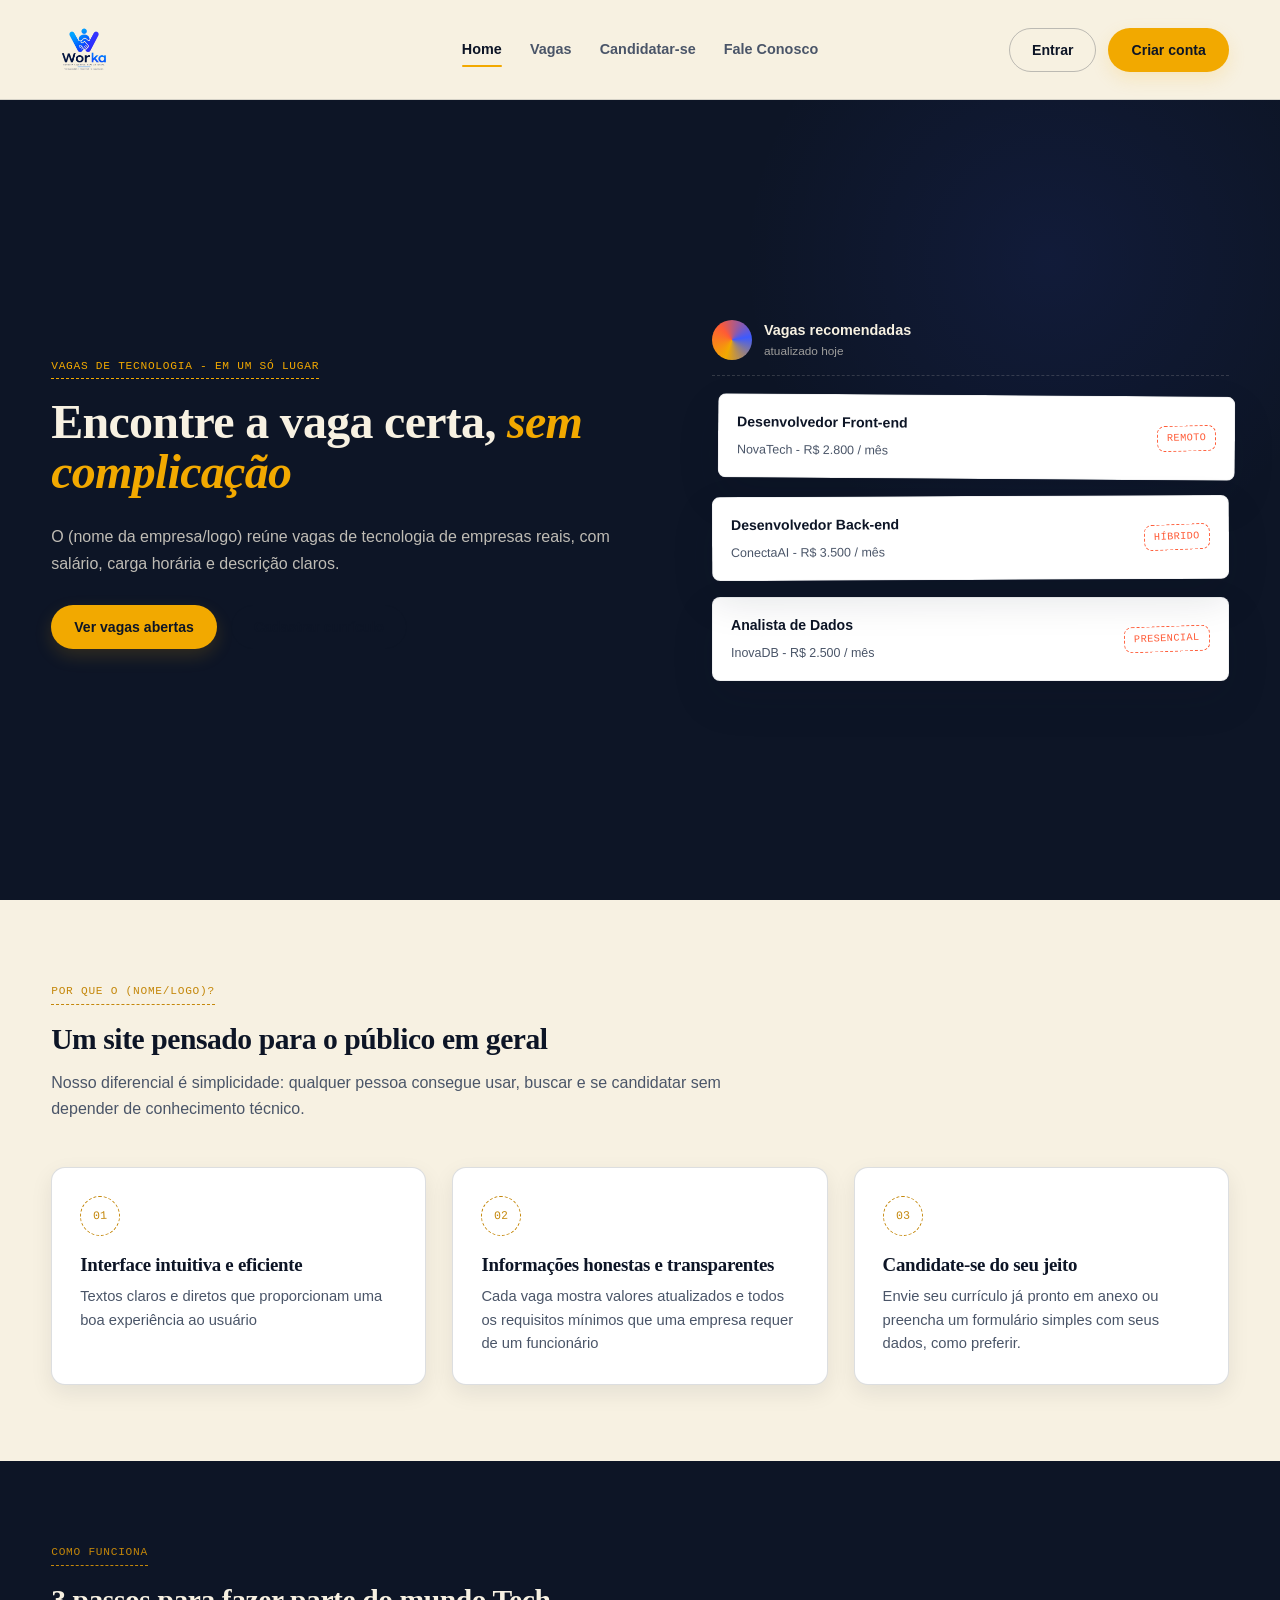
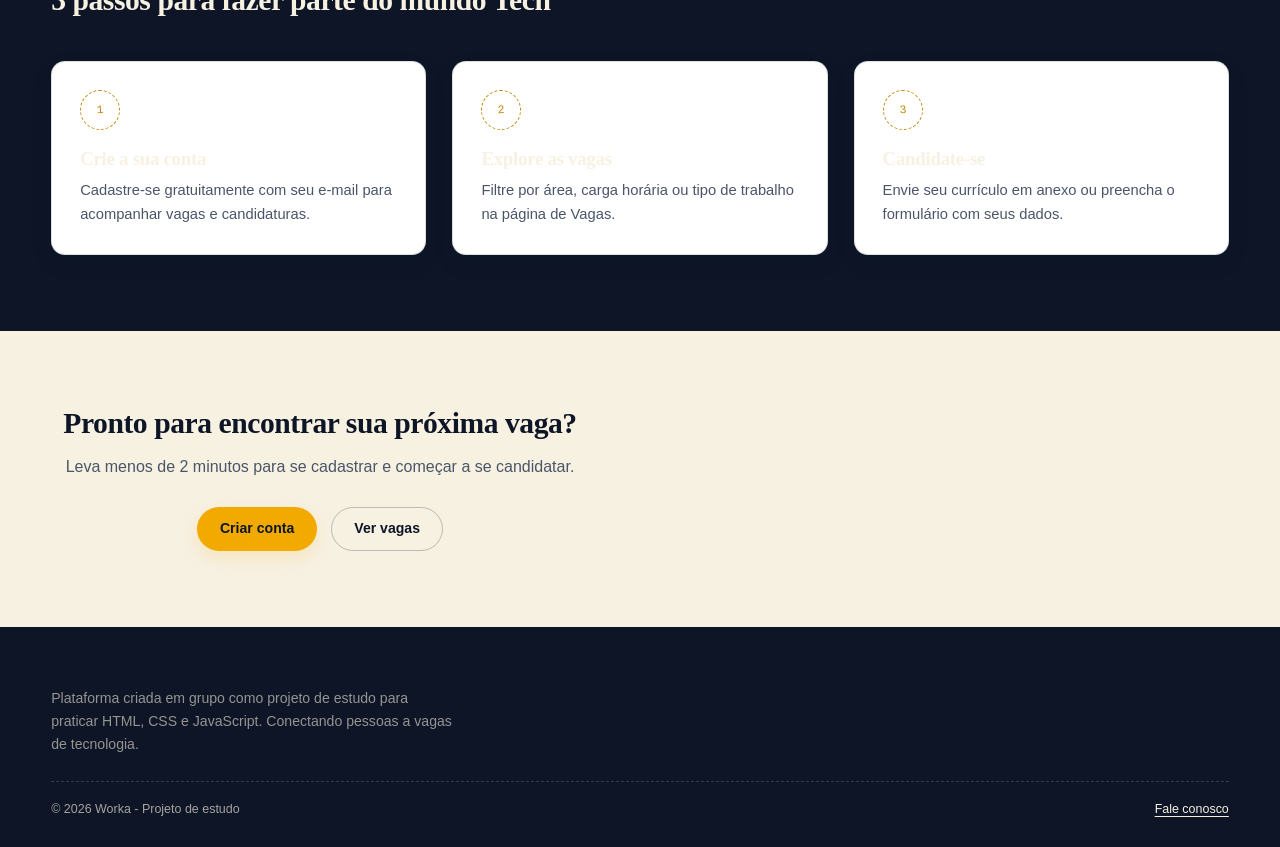
==== index.html @ 74398295 "Corrige caminho do JavaScript" ====
<!DOCTYPE html>
<html lang="pt-br">

<head>
	<meta charset="UTF-8">
	<meta name="viewport" content="width=device-width, initial-scale=1.0">
	<title>Plataforma de vagas na área de tecnologia</title>
	<link rel="stylesheet" href="css/styles.css">
	<script src="JS/main.js" defer></script>
</head>

<body>
	<header class="cabecalho">
		<div class="container">
			<a href="index.html" class="logo"><img src="assets/logo.png" alt="Logo"></a>
			<nav class="nav-principal">
				<a href="index.html" class="atual">Home</a>
				<a href="vagas.html">Vagas</a>
				<a href="candidatura.html">Candidatar-se</a>
				<a href="contato.html">Fale Conosco</a>
			</nav>
			<div class="acoes-cabecalho">
				<a href="JS/main.js" class="botao botao--fantasma" data-abrir-modal="login">Entrar</a>
				<a href="#" class="botao botao--primario" data-abrir-modal="cadastro">Criar conta</a>
				<button class="botao-menu">☰</button>
			</div>
		</div>
	</header>

	<section class="hero">
		<div class="container">
			<div>
				<span class="hero__eyebrow"> Vagas de tecnologia - em um só lugar </span>
				<h1>Encontre a vaga certa, <em>sem complicação</em></h1>
				<div class="hero__acoes">
					<p>O (nome da empresa/logo) reúne vagas de tecnologia de empresas reais, com salário, carga horária
						e descrição claros.</p>
					<a href="vagas.html" class="botao botao--primario">Ver vagas abertas</a>
					<a href="#" class="botao botao--fantasma" data-abrir-modal="cadastro">Cadastrar currículo</a>
				</div>
			</div>
			<div class="hero__painel">
				<div class="hero__painel-topo">
					<div class="hero__painel-avatar"></div>
					<div>
						<b>Vagas recomendadas</b>
						<div>atualizado hoje</div>
					</div>
				</div>

				<div class="hero__vaga-mini">
					<div class="hero__vaga-mini-info">
						<b>Desenvolvedor Front-end</b>
						<span>NovaTech - R$ 2.800 / mês</span>
					</div>
					<span class="selo">Remoto</span>
				</div>

				<div class="hero__vaga-mini">
					<div class="hero__vaga-mini-info">
						<b>Desenvolvedor Back-end</b>
						<span>ConectaAI - R$ 3.500 / mês</span>
					</div>
					<span class="selo">Híbrido</span>
				</div>

				<div class="hero__vaga-mini">
					<div class="hero__vaga-mini-info">
						<b>Analista de Dados</b>
						<span>InovaDB - R$ 2.500 / mês</span>
					</div>
					<span class="selo">Presencial</span>
				</div>
			</div>
		</div>
	</section>
	<section class="secao">
		<div class="container">
			<div class="secao__cabecalho">
				<span class="hero__eyebrow"> Por que o (nome/logo)? </span>
				<h2>Um site pensado para o público em geral</h2>
				<p>Nosso diferencial é simplicidade: qualquer pessoa consegue usar, buscar e se candidatar sem depender
					de conhecimento técnico.</p>
			</div>

			<div class="grade-3">
				<div class="cartao">
					<div class="cartao__icone">01</div>
					<h3>Interface intuitiva e eficiente</h3>
					<p>Textos claros e diretos que proporcionam uma boa experiência ao usuário</p>
				</div>

				<div class="cartao">
					<div class="cartao__icone">02</div>
					<h3>Informações honestas e transparentes</h3>
					<p>Cada vaga mostra valores atualizados e todos os requisitos mínimos que uma empresa requer de um
						funcionário</p>
				</div>

				<div class="cartao">
					<div class="cartao__icone">03</div>
					<h3>Candidate-se do seu jeito</h3>
					<p>Envie seu currículo já pronto em anexo ou preencha um formulário simples com seus dados, como
						preferir.</p>
				</div>
			</div>
		</div>
	</section>
	<section class="secao secao--alt">
		<div class="container">
			<div class="secao__cabecalho">
				<span class="hero__eyebrow">Como funciona</span>
				<h2>3 passos para fazer parte do mundo Tech</h2>
			</div>
			<div class="grade-3">
				<div class="cartao">
					<div class="cartao__icone">1</div>
					<h3>Crie a sua conta</h3>
					<p>Cadastre-se gratuitamente com seu e-mail para acompanhar vagas e candidaturas.</p>
				</div>

				<div class="cartao">
					<div class="cartao__icone">2</div>
					<h3>Explore as vagas</h3>
					<p>Filtre por área, carga horária ou tipo de trabalho na página de Vagas.</p>
				</div>

				<div class="cartao">
					<div class="cartao__icone">3</div>
					<h3>Candidate-se</h3>
					<p>Envie seu currículo em anexo ou preencha o formulário com seus dados.</p>
				</div>
			</div>
		</div>
	</section>
	<section class="secao">
		<div class="container" style="text-align: center; max-width: 640px;">
			<h2>Pronto para encontrar sua próxima vaga?</h2>
			<p>Leva menos de 2 minutos para se cadastrar e começar a se candidatar.</p>
			<div class="hero__acoes" style="justify-content:center;">
				<a href="#" class="botao botao--primario" data-abrir-modal="cadastro">Criar conta</a>
				<a href="vagas.html" class="botao botao--fantasma">Ver vagas</a>
			</div>
		</div>
	</section>

	<footer class="rodape">
		 <div class="container">
            <p style="max-width: 52ch; margin-top: 12px; opacity: 0.85;"> Plataforma criada em grupo como projeto de estudo para praticar HTML, CSS e JavaScript. Conectando pessoas a vagas de tecnologia.</p>
            <div class="rodape__linhas">
                <span>© 2026 Worka - Projeto de estudo</span>
                <span><a href="contato.html">Fale conosco</a></span>
            </div>
        </div>
	</footer>

	<!-- MODAL DE CRIAÇÃO DE PERFIL -->
	<div class="modal modal-perfil" data-modal="cadastro" style="display: none;">
		<div class="modal__conteudo modal-perfil__conteudo">
			<button class="modal__fechar modal-perfil__fechar" aria-label="Fechar">×</button>

			<h2>Criar Perfil de Freelancer</h2>

			<form class="form-perfil" id="formPerfil">
				<div class="form-group">
					<label for="nome-completo">Nome Completo*</label>
					<input type="text" id="nome-completo" name="nome-completo" placeholder="Digite seu nome completo"
						required>
				</div>

				<div class="form-group">
					<label for="email">E-mail*</label>
					<input type="email" id="email" name="email" placeholder="seu@email.com" required>
				</div>

				<div class="form-group">
					<label for="senha">Senha*</label>
					<input type="password" id="senha" name="senha" placeholder="Crie uma senha" minlength="8" required>
				</div>

				<div class="form-group">
					<label for="area-atuacao">Área de Atuação*</label>
					<select id="area-atuacao" name="area-atuacao" required>
						<option value="" disabled selected>Selecione sua área</option>
						<option value="frontend">Front-end (React, Vue, Angular)</option>
						<option value="backend">Back-end (Node.js, Python, PHP)</option>
						<option value="fullstack">Full Stack</option>
						<option value="mobile">Mobile (React Native, Flutter)</option>
						<option value="design">Design (UI/UX, Gráfico)</option>
						<option value="dados">Dados (Analista, Data Science)</option>
						<option value="devops">DevOps/Cloud</option>
						<option value="outro">Outra área</option>
					</select>
				</div>

				<div class="form-group">
					<label for="nivel">Nível de Experiência*</label>
					<select id="nivel" name="nivel" required>
						<option value="" disabled selected>Selecione seu nível</option>
						<option value="iniciante">Iniciante (0-1 ano)</option>
						<option value="intermediario">Intermediário (1-3 anos)</option>
						<option value="avancado">Avançado (3+ anos)</option>
						<option value="especialista">Especialista</option>
					</select>
				</div>

				<div class="form-group">
					<label for="bio">Sobre você (máx. 200 caracteres)</label>
					<textarea id="bio" name="bio" maxlength="200"
						placeholder="Breve descrição sobre você, habilidades e experiências"></textarea>
				</div>

				<div class="form-group">
					<label for="portfolio">Link do Portfólio/GitHub (opcional)</label>
					<input type="url" id="portfolio" name="portfolio" placeholder="https://github.com/seu-usuario">
				</div>

				<div class="form-group">
					<label>
						<input type="checkbox" id="newsletter" name="newsletter" checked>
						Receber novidades por e-mail
					</label>
				</div>

				<button type="submit" class="botao botao--primario" style="width: 100%;">Criar Perfil</button>
			</form>
		</div>
	</div>

	<!-- MODAL DE LOGIN -->
	<div class="modal modal-login" data-modal="login" style="display: none;">
		<div class="modal__conteudo modal-login__conteudo">
			<button class="modal__fechar modal-login__fechar" aria-label="Fechar">×</button>

			<h2>Entrar na sua conta</h2>

			<form class="form-login" id="formLogin">
				<div class="form-group">
					<label for="login-email">E-mail*</label>
					<input type="email" id="login-email" name="login-email" placeholder="seu@email.com" required>
				</div>

				<div class="form-group">
					<label for="login-senha">Senha*</label>
					<input type="password" id="login-senha" name="login-senha" placeholder="Sua senha" required>
				</div>

				<button type="submit" class="botao botao--primario" style="width: 100%;">Entrar</button>
			</form>
		</div>
	</div>

</body>
</html>
---- css/styles.css ----
/* ==========================================================
   WORKA
   PADRONIZAÇÃO DESKTOP COM TAMANHOS MODERADOS
   Coloque este bloco no FINAL do styles.css
========================================================== */

:root{
  /* Paleta */
  --ink: #0D1526;
  --ink-soft: #4A5568;
  --paper: #F7F1E2;
  --paper-soft: #FBF8EF;
  --paper-card: #FFFFFF;

  --mustard: #F2A900;
  --mustard-dark: #C4870A;
  --cobalt: #3D5AFE;
  --coral: #FF5A36;

  --line-on-paper: rgba(13, 21, 38, 0.14);
  --line-on-paper-strong: rgba(13, 21, 38, 0.25);
  --line-on-ink: rgba(247, 241, 226, 0.16);

  /* Fontes */
  --font-display: "Fraunces", Georgia, serif;
  --font-body: "Public Sans", Arial, sans-serif;
  --font-mono: "IBM Plex Mono", monospace;

  /* Bordas e sombras */
  --radius-sm: 8px;
  --radius: 14px;
  --radius-lg: 20px;
  --radius-pill: 999px;

  --shadow-sm: 0 8px 22px rgba(13, 21, 38, 0.08);
  --shadow: 0 18px 42px rgba(13, 21, 38, 0.13);

  /* Layout desktop */
  --header-height: 100px;
  --page-padding: clamp(48px, 4vw, 90px);
  --section-padding: 76px;
}

/* ==========================================================
   RESET E ESTRUTURA
========================================================== */

*,
*::before,
*::after{
  box-sizing: border-box;
}

html{
  width: 100%;
  min-width: 1100px;
  min-height: 100%;
  scroll-behavior: smooth;
  background: var(--paper);
}

body{
  width: 100%;
  min-width: 1100px;
  min-height: 100vh;
  margin: 0;

  display: flex;
  flex-direction: column;

  overflow-x: auto;

  background: var(--paper);
  color: var(--ink);

  font-family: var(--font-body);
  font-size: 16px;
  font-weight: 400;
  line-height: 1.6;

  -webkit-font-smoothing: antialiased;
  text-rendering: optimizeLegibility;
}

main{
  width: 100%;
  flex: 1;
}

section,
header,
footer{
  width: 100%;
}

img{
  display: block;
  max-width: 100%;
}

a{
  color: inherit;
  text-decoration: none;
}

button,
input,
select,
textarea{
  font: inherit;
}

/* ==========================================================
   CONTAINERS DE TELA INTEIRA
========================================================== */

.container{
  width: 100%;
  max-width: none;
  margin: 0;
  padding-inline: var(--page-padding);
}

.container--fluido{
  width: 100%;
  max-width: none;
  margin: 0;
  padding-inline: 32px;
}

/*
  Use esta classe somente em textos longos.
  Não deve ser aplicada nos containers principais.
*/
.limite-texto{
  max-width: 65ch;
}

/* ==========================================================
   ESCALA TIPOGRÁFICA
========================================================== */

/*
  Escala adotada:

  Texto comum:       16px
  Texto pequeno:     13px a 14px
  H4:                16px
  H3:                20px
  H2:                34px
  H1 interno:        48px
  H1 da Home:        até 64px
*/

h1,
h2,
h3,
h4{
  margin: 0 0 14px;
  color: var(--ink);
  font-family: var(--font-display);
  letter-spacing: -0.015em;
  word-break: normal;
  overflow-wrap: normal;
  hyphens: none;
}

h1{
  font-size: clamp(2.6rem, 3vw, 3.25rem);
  font-weight: 600;
  line-height: 1.08;
}

h2{
  font-size: clamp(1.85rem, 2.2vw, 2.3rem);
  font-weight: 600;
  line-height: 1.12;
}

h3{
  font-size: 1.25rem;
  font-weight: 600;
  line-height: 1.25;
}

h4{
  font-size: 1rem;
  font-weight: 600;
  line-height: 1.35;
}

p{
  margin: 0 0 14px;
  font-size: 1rem;
  line-height: 1.65;
}

.texto-suave{
  color: var(--ink-soft);
}

.texto-centralizado{
  text-align: center;
}

.nao-quebrar{
  white-space: nowrap;
}

/* Texto pequeno acima dos títulos */
.hero__eyebrow,
.eyebrow,
.secao__eyebrow{
  display: inline-flex;
  align-items: center;
  gap: 7px;

  width: fit-content;
  margin-bottom: 18px;
  padding-bottom: 4px;

  border-bottom: 1px dashed currentColor;

  color: var(--mustard-dark);

  font-family: var(--font-mono);
  font-size: 0.7rem;
  font-weight: 500;
  line-height: 1.4;
  letter-spacing: 0.065em;
  text-transform: uppercase;
}

/* Descrição geralmente posicionada abaixo dos títulos */
.secao__descricao,
.pagina-hero__descricao{
  max-width: 720px;
  margin: 0;

  color: var(--ink-soft);

  font-family: var(--font-body);
  font-size: 1rem;
  font-weight: 400;
  line-height: 1.65;
}

/* ==========================================================
   CABEÇALHO
========================================================== */

.cabecalho{
  position: sticky;
  top: 0;
  z-index: 100;

  width: 100%;
  height: var(--header-height);
  min-height: var(--header-height);

  background: rgba(247, 241, 226, 0.97);
  border-bottom: 1px solid var(--line-on-paper);

  backdrop-filter: blur(10px);
}

.cabecalho .container{
  width: 100%;
  max-width: none;
  height: 100%;
  min-height: var(--header-height);

  display: grid;
  grid-template-columns:
    minmax(180px, 1fr)
    auto
    minmax(260px, 1fr);

  align-items: center;
  gap: clamp(30px, 3vw, 70px);

  padding-top: 8px;
  padding-bottom: 8px;
}

.logo{
  display: inline-flex;
  align-items: center;
  justify-self: start;
  width: fit-content;
}

.logo img{
  width: auto;
  height: auto;
  max-width: 140px;
  max-height: 66px;
  object-fit: contain;
}

.nav-principal{
  display: flex;
  align-items: center;
  justify-content: center;
  gap: clamp(26px, 2.2vw, 42px);
}

.nav-principal a{
  position: relative;

  padding: 9px 0;

  color: var(--ink-soft);

  font-family: var(--font-body);
  font-size: 0.9rem;
  font-weight: 600;
  line-height: 1.2;
  white-space: nowrap;

  transition: color 0.2s ease;
}

.nav-principal a::after{
  content: "";

  position: absolute;
  right: 0;
  bottom: 1px;
  left: 0;

  height: 2px;
  border-radius: 2px;

  background: var(--mustard);

  transform: scaleX(0);
  transform-origin: right;

  transition: transform 0.2s ease;
}

.nav-principal a:hover,
.nav-principal a.atual{
  color: var(--ink);
}

.nav-principal a:hover::after,
.nav-principal a.atual::after{
  transform: scaleX(1);
  transform-origin: left;
}

.acoes-cabecalho{
  display: flex;
  align-items: center;
  justify-content: flex-end;
  gap: 12px;
}

/* Site somente desktop */
.botao-menu{
  display: none !important;
}

/* ==========================================================
   BOTÕES
========================================================== */

.botao{
  min-height: 44px;

  display: inline-flex;
  align-items: center;
  justify-content: center;
  gap: 8px;

  padding: 10px 22px;

  border: 1.5px solid transparent;
  border-radius: var(--radius-pill);

  font-family: var(--font-body);
  font-size: 0.88rem;
  font-weight: 700;
  line-height: 1.2;
  text-align: center;

  cursor: pointer;

  transition:
    transform 0.18s ease,
    background-color 0.18s ease,
    border-color 0.18s ease,
    color 0.18s ease,
    box-shadow 0.18s ease;
}

.botao:hover{
  transform: translateY(-2px);
}

.botao:active{
  transform: translateY(0);
}

.botao--primario{
  background: var(--mustard);
  color: var(--ink);
  box-shadow: 0 7px 18px rgba(242, 169, 0, 0.16);
}

.botao--primario:hover{
  background: var(--mustard-dark);
}

.botao--fantasma{
  border-color: var(--line-on-paper-strong);
  background: transparent;
  color: var(--ink);
}

.botao--fantasma:hover{
  border-color: var(--ink);
  background: rgba(13, 21, 38, 0.035);
}

.botao--secundario{
  background: var(--ink);
  color: var(--paper);
}

.botao--bloco{
  width: 100%;
}

/* ==========================================================
   HERO DA HOME
========================================================== */

.hero{
  width: 100%;
  min-height: calc(100vh - var(--header-height));

  display: flex;
  align-items: center;

  padding: 64px 0;

  background:
    radial-gradient(
      circle at 82% 20%,
      rgba(61, 90, 254, 0.09),
      transparent 25%
    ),
    var(--ink);

  color: var(--paper);
}

.hero .container{
  width: 100%;
  max-width: none;

  display: grid;
  grid-template-columns:
    minmax(480px, 1.05fr)
    minmax(460px, 0.95fr);

  align-items: center;
  gap: clamp(70px, 7vw, 140px);
}

.hero__conteudo,
.hero > .container > div:first-child{
  width: 100%;
  max-width: 720px;
}

.hero h1{
  max-width: 700px;
  margin-bottom: 20px;

  color: var(--paper);

  font-size: clamp(3rem, 3.6vw, 4rem);
  font-weight: 600;
  line-height: 1.04;
}

.hero h1 em{
  color: var(--mustard);
  font-style: italic;
}

.hero p{
  max-width: 620px;

  color: rgba(247, 241, 226, 0.76);

  font-size: 1rem;
  line-height: 1.7;
}

.hero .hero__eyebrow{
  color: var(--mustard);
}

.hero__acoes{
  display: flex;
  flex-wrap: wrap;
  align-items: center;
  gap: 14px;

  margin-top: 26px;
}

.hero__painel{
  width: 100%;
  max-width: 620px;

  justify-self: end;

  display: flex;
  flex-direction: column;
  gap: 17px;

  transform: none;
}

.hero__painel-topo{
  display: flex;
  align-items: center;
  gap: 12px;

  padding-bottom: 14px;
  margin-bottom: 2px;

  border-bottom: 1px dashed var(--line-on-ink);

  color: var(--paper);
}

.hero__painel-topo b{
  display: block;
  font-size: 0.9rem;
}

.hero__painel-topo div div{
  color: rgba(247, 241, 226, 0.62);
  font-size: 0.74rem;
}

.hero__painel-avatar{
  width: 40px;
  height: 40px;
  flex-shrink: 0;

  border-radius: 50%;

  background:
    conic-gradient(
      from 200deg,
      var(--mustard),
      var(--coral),
      var(--cobalt),
      var(--mustard)
    );
}

.hero__vaga-mini{
  width: 100%;
  min-height: 76px;

  display: flex;
  align-items: center;
  justify-content: space-between;
  gap: 15px;

  padding: 16px 18px;

  border: 1px solid rgba(13, 21, 38, 0.06);
  border-radius: var(--radius-sm);

  background: var(--paper-card);
  color: var(--ink);

  box-shadow: var(--shadow);
}

.hero__vaga-mini:nth-of-type(1){
  transform: rotate(-0.45deg);
}

.hero__vaga-mini:nth-of-type(2){
  transform: rotate(0.4deg) translateX(6px);
}

.hero__vaga-mini:nth-of-type(3){
  transform: rotate(-0.25deg);
}

.hero__vaga-mini-info b{
  display: block;
  margin-bottom: 2px;
  font-size: 0.88rem;
}

.hero__vaga-mini-info span{
  color: var(--ink-soft);
  font-size: 0.78rem;
}

/* ==========================================================
   HERO DAS PÁGINAS INTERNAS
========================================================== */

.pagina-hero{
  position: relative;

  width: 100%;
  min-height: 285px;

  display: flex;
  align-items: center;

  padding: 58px 0;

  overflow: hidden;

  background:
    radial-gradient(
      circle at 84% 15%,
      rgba(61, 90, 254, 0.11),
      transparent 25%
    ),
    var(--ink);

  color: var(--paper);
}

.pagina-hero .container{
  position: relative;
  z-index: 1;
}

.pagina-hero .hero__eyebrow{
  color: var(--mustard);
}

.pagina-hero h1{
  max-width: 900px;
  margin-bottom: 16px;

  color: var(--paper);

  font-size: clamp(2.6rem, 3vw, 3.25rem);
  line-height: 1.08;
}

.pagina-hero p{
  max-width: 720px;
  margin: 0;

  color: rgba(247, 241, 226, 0.74);

  font-family: var(--font-body);
  font-size: 1rem;
  font-weight: 400;
  line-height: 1.65;
}

/* ==========================================================
   SEÇÕES
========================================================== */

.secao{
  width: 100%;
  padding: var(--section-padding) 0;
  background: var(--paper);
}

.secao--branca{
  background: var(--paper-card);
}

.secao--alt,
.secao--escura{
  background: var(--ink);
  color: var(--paper);
}

.secao--mostarda,
.cta-final{
  background: var(--mustard);
  color: var(--ink);
}

.secao__cabecalho{
  width: 100%;
  max-width: 800px;
  margin: 0 0 44px;
}

.secao__cabecalho h1{
  width: 100%;
  max-width: 800px;
  margin-bottom: 16px;

  font-size: clamp(2.6rem, 3vw, 3.25rem);
  line-height: 1.08;

  word-break: normal;
  overflow-wrap: normal;
  hyphens: none;
}

.secao__cabecalho h2{
  font-size: clamp(1.85rem, 2.2vw, 2.3rem);
}

.secao__cabecalho p{
  max-width: 680px;

  color: var(--ink-soft);

  font-family: var(--font-body);
  font-size: 1rem;
  font-weight: 400;
  line-height: 1.65;
}

.secao--alt h2,
.secao--alt h3,
.secao--escura h2,
.secao--escura h3{
  color: var(--paper);
}

.secao--alt p,
.secao--escura p{
  color: rgba(247, 241, 226, 0.7);
}

/*
  Impede que a última seção de todas as páginas
  fique automaticamente amarela.
*/
.secao:last-of-type:not(.secao--alt){
  padding: var(--section-padding) 0;
  background: var(--paper);
}

.secao:last-of-type:not(.secao--alt) h1,
.secao:last-of-type:not(.secao--alt) h2,
.secao:last-of-type:not(.secao--alt) h3{
  color: var(--ink);
}

.secao:last-of-type:not(.secao--alt) p{
  color: var(--ink-soft);
}

/* CTA amarelo somente quando receber a classe */
.secao.cta-final,
.secao.secao--mostarda,
.secao:last-of-type.cta-final{
  padding: 70px 0;
  background: var(--mustard);
}

.cta-final h2,
.cta-final h3,
.cta-final p{
  color: var(--ink);
}

/* ==========================================================
   GRADES
========================================================== */

.grade-2,
.grade-3,
.grade-4{
  display: grid;
  align-items: stretch;
  gap: 26px;
}

.grade-2{
  grid-template-columns: repeat(2, minmax(0, 1fr));
}

.grade-3,
.secao:not(.secao--alt) .grade-3,
.secao--alt .grade-3{
  grid-template-columns: repeat(3, minmax(0, 1fr));
}

.grade-4{
  grid-template-columns: repeat(4, minmax(0, 1fr));
}

/* Remove o deslocamento grande do segundo cartão */
.secao:not(.secao--alt) .grade-3 .cartao:nth-child(2){
  transform: none;
}

.secao:not(.secao--alt) .grade-3 .cartao:nth-child(2):hover{
  transform: translateY(-4px);
}

/* ==========================================================
   CARTÕES
========================================================== */

.cartao,
.secao:not(.secao--alt) .cartao{
  position: relative;

  min-width: 0;
  height: 100%;

  padding: 28px;

  border: 1px solid var(--line-on-paper);
  border-radius: var(--radius);

  background: var(--paper-card);
  color: var(--ink);

  box-shadow: var(--shadow-sm);

  transition:
    transform 0.2s ease,
    border-color 0.2s ease,
    box-shadow 0.2s ease;
}

.cartao:hover,
.secao:not(.secao--alt) .cartao:hover{
  transform: translateY(-4px);
  border-color: rgba(61, 90, 254, 0.24);
  box-shadow: var(--shadow);
}

.cartao h3{
  margin-bottom: 9px;
  font-size: 1.18rem;
}

.cartao p{
  margin-bottom: 0;

  color: var(--ink-soft);

  font-size: 0.92rem;
  line-height: 1.6;
}

.cartao__icone,
.secao:not(.secao--alt) .cartao__icone{
  width: 40px;
  height: 40px;

  display: inline-flex;
  align-items: center;
  justify-content: center;

  margin-bottom: 17px;

  border: 1.5px dashed var(--mustard-dark);
  border-radius: 50%;

  color: var(--mustard-dark);

  font-family: var(--font-mono);
  font-size: 0.72rem;

  transform: rotate(-3deg);
}

/* ==========================================================
   SELOS
========================================================== */

.selo{
  display: inline-flex;
  align-items: center;

  width: fit-content;
  padding: 5px 9px;

  border: 1.5px dashed var(--coral);
  border-radius: var(--radius-sm);

  color: var(--coral);

  font-family: var(--font-mono);
  font-size: 0.64rem;
  line-height: 1.35;
  letter-spacing: 0.04em;
  text-transform: uppercase;
  white-space: nowrap;

  transform: rotate(-2deg);
}

/* ==========================================================
   PÁGINA DE VAGAS
========================================================== */

.filtros-vagas{
  display: flex;
  flex-wrap: wrap;
  gap: 9px;

  margin: 0 0 30px;
}

.filtro-vaga{
  min-height: 38px;
  padding: 7px 15px;

  border: 1px solid var(--line-on-paper);
  border-radius: var(--radius-pill);

  background: var(--paper-card);
  color: var(--ink-soft);

  font-family: var(--font-mono);
  font-size: 0.74rem;

  cursor: pointer;
}

.filtro-vaga:hover{
  border-color: var(--ink);
  color: var(--ink);
}

.filtro-vaga--ativo{
  border-color: var(--ink);
  background: var(--ink);
  color: var(--paper);
}

.grade-vagas{
  width: 100%;

  display: grid;
  grid-template-columns: repeat(3, minmax(0, 1fr));
  gap: 24px;
}

.grade-vagas .cartao{
  min-height: 280px;

  display: flex;
  flex-direction: column;
  align-items: flex-start;
}

.grade-vagas .cartao .botao{
  margin-top: auto;
}

/* ==========================================================
   FORMULÁRIOS
========================================================== */

.form-candidatura,
.contato-form-cartao,
.formulario-cartao{
  width: 100%;
  max-width: none;

  padding: 34px;

  border: 1px solid var(--line-on-paper);
  border-radius: var(--radius);

  background: var(--paper-card);

  box-shadow: var(--shadow-sm);
}

.form-group{
  display: flex;
  flex-direction: column;
  gap: 6px;

  margin-bottom: 17px;
}

.form-group label{
  color: var(--ink);

  font-family: var(--font-body);
  font-size: 0.8rem;
  font-weight: 700;
  line-height: 1.4;
}

.form-group input,
.form-group select,
.form-group textarea{
  width: 100%;
  min-height: 45px;

  padding: 10px 13px;

  border: 1.5px solid var(--line-on-paper);
  border-radius: var(--radius-sm);
  outline: none;

  background: var(--paper-soft);
  color: var(--ink);

  font-family: var(--font-body);
  font-size: 0.9rem;
  font-weight: 400;

  transition:
    background-color 0.2s ease,
    border-color 0.2s ease,
    box-shadow 0.2s ease;
}

.form-group textarea{
  min-height: 115px;
  line-height: 1.55;
  resize: vertical;
}

.form-group input:focus,
.form-group select:focus,
.form-group textarea:focus{
  border-color: var(--cobalt);
  background: #fff;
  box-shadow: 0 0 0 3px rgba(61, 90, 254, 0.1);
}

.form-group input::placeholder,
.form-group textarea::placeholder{
  color: #7D8798;
}

.form-group input[type="file"]{
  padding: 7px;
  cursor: pointer;
}

.form-group input[type="file"]::file-selector-button{
  margin-right: 11px;
  padding: 7px 12px;

  border: 0;
  border-radius: 6px;

  background: var(--ink);
  color: var(--paper);

  font-size: 0.78rem;
  font-weight: 600;

  cursor: pointer;
}

/* Checkbox */
.form-group label:has(input[type="checkbox"]){
  display: flex;
  flex-direction: row;
  align-items: flex-start;
  gap: 9px;

  cursor: pointer;
}

.form-group input[type="checkbox"]{
  width: 17px;
  min-height: 17px;
  height: 17px;
  flex: 0 0 17px;

  margin: 1px 0 0;
  padding: 0;

  accent-color: var(--cobalt);
}

.form-linha{
  display: grid;
  grid-template-columns: repeat(2, minmax(0, 1fr));
  gap: 18px;
}

/* ==========================================================
   CANDIDATURA
========================================================== */

.candidatura-grade{
  width: 100%;

  display: grid;
  grid-template-columns:
    minmax(300px, 0.7fr)
    minmax(600px, 1.3fr);

  gap: clamp(40px, 5vw, 90px);
  align-items: start;
}

.candidatura-resumo{
  position: sticky;
  top: calc(var(--header-height) + 25px);

  padding: 28px;

  border: 1px solid var(--line-on-paper);
  border-radius: var(--radius);

  background: var(--paper-card);

  box-shadow: var(--shadow-sm);
}

/*
  Correção específica da página mostrada na imagem.
  Adicione class="pagina-candidatura" ao body.
*/
.pagina-candidatura .secao{
  padding-top: 64px;
}

.pagina-candidatura .secao__cabecalho{
  max-width: 850px;
  margin-bottom: 42px;
}

.pagina-candidatura .secao__cabecalho h1{
  max-width: 850px;

  font-size: clamp(2.6rem, 3vw, 3.25rem);
  line-height: 1.08;
}

.pagina-candidatura .secao__descricao{
  max-width: 680px;

  font-family: var(--font-body);
  font-size: 1rem;
  font-weight: 400;
  line-height: 1.65;
}

/* ==========================================================
   CONTATO
========================================================== */

.contato-grade{
  width: 100%;

  display: grid;
  grid-template-columns:
    minmax(320px, 0.8fr)
    minmax(600px, 1.2fr);

  gap: clamp(45px, 5vw, 90px);
  align-items: start;

  margin: 0;
}

.contato-info{
  display: flex;
  flex-direction: column;
  gap: 18px;
}

.contato-form-cartao{
  padding: 34px;
}

.contato-form-cartao h3{
  margin-bottom: 6px;
}

.contato-form-cartao > p{
  margin-bottom: 22px;
  color: var(--ink-soft);
}

/* ==========================================================
   MODAIS
========================================================== */

.modal{
  position: fixed;
  inset: 0;
  z-index: 500;

  display: none;
  align-items: center;
  justify-content: center;

  padding: 22px;

  overflow-y: auto;

  background: rgba(13, 21, 38, 0.78);

  backdrop-filter: blur(5px);
}

.modal__conteudo{
  position: relative;

  width: min(100%, 450px);
  max-height: 90vh;

  padding: 32px 28px;

  overflow-y: auto;

  border: 1px solid var(--line-on-paper);
  border-radius: var(--radius-lg);

  background: var(--paper-card);

  box-shadow: var(--shadow);
}

.modal__conteudo h2{
  padding-right: 40px;

  font-size: 1.8rem;
  line-height: 1.15;
}

.modal__fechar{
  position: absolute;
  top: 13px;
  right: 13px;

  width: 36px;
  height: 36px;

  display: inline-flex;
  align-items: center;
  justify-content: center;

  padding: 0;
  border: 0;
  border-radius: 50%;

  background: rgba(13, 21, 38, 0.05);
  color: var(--ink-soft);

  font-size: 1.35rem;
  line-height: 1;

  cursor: pointer;
}

/* ==========================================================
   RODAPÉ
========================================================== */

.rodape{
  width: 100%;
  margin-top: auto;
  padding: 48px 0 30px;

  background: var(--ink);
  color: var(--paper);
}

.rodape p{
  max-width: 58ch;

  color: rgba(247, 241, 226, 0.68);

  font-size: 0.88rem;
  line-height: 1.65;
}

.rodape__linhas{
  display: flex;
  align-items: center;
  justify-content: space-between;
  gap: 18px;
  flex-wrap: wrap;

  margin-top: 24px;
  padding-top: 18px;

  border-top: 1px dashed var(--line-on-ink);

  color: rgba(247, 241, 226, 0.65);

  font-size: 0.78rem;
}

.rodape__linhas a{
  color: var(--paper);
  text-decoration: underline;
  text-underline-offset: 3px;
}

.rodape__linhas a:hover{
  color: var(--mustard);
}

/* ==========================================================
   ACESSIBILIDADE
========================================================== */

a:focus-visible,
button:focus-visible,
input:focus-visible,
select:focus-visible,
textarea:focus-visible{
  outline: 2px solid var(--cobalt);
  outline-offset: 3px;
}

::selection{
  background: var(--mustard);
  color: var(--ink);
}

@media (prefers-reduced-motion: reduce){
  *,
  *::before,
  *::after{
    scroll-behavior: auto !important;
    transition-duration: 0.001ms !important;
    animation-duration: 0.001ms !important;
  }
}
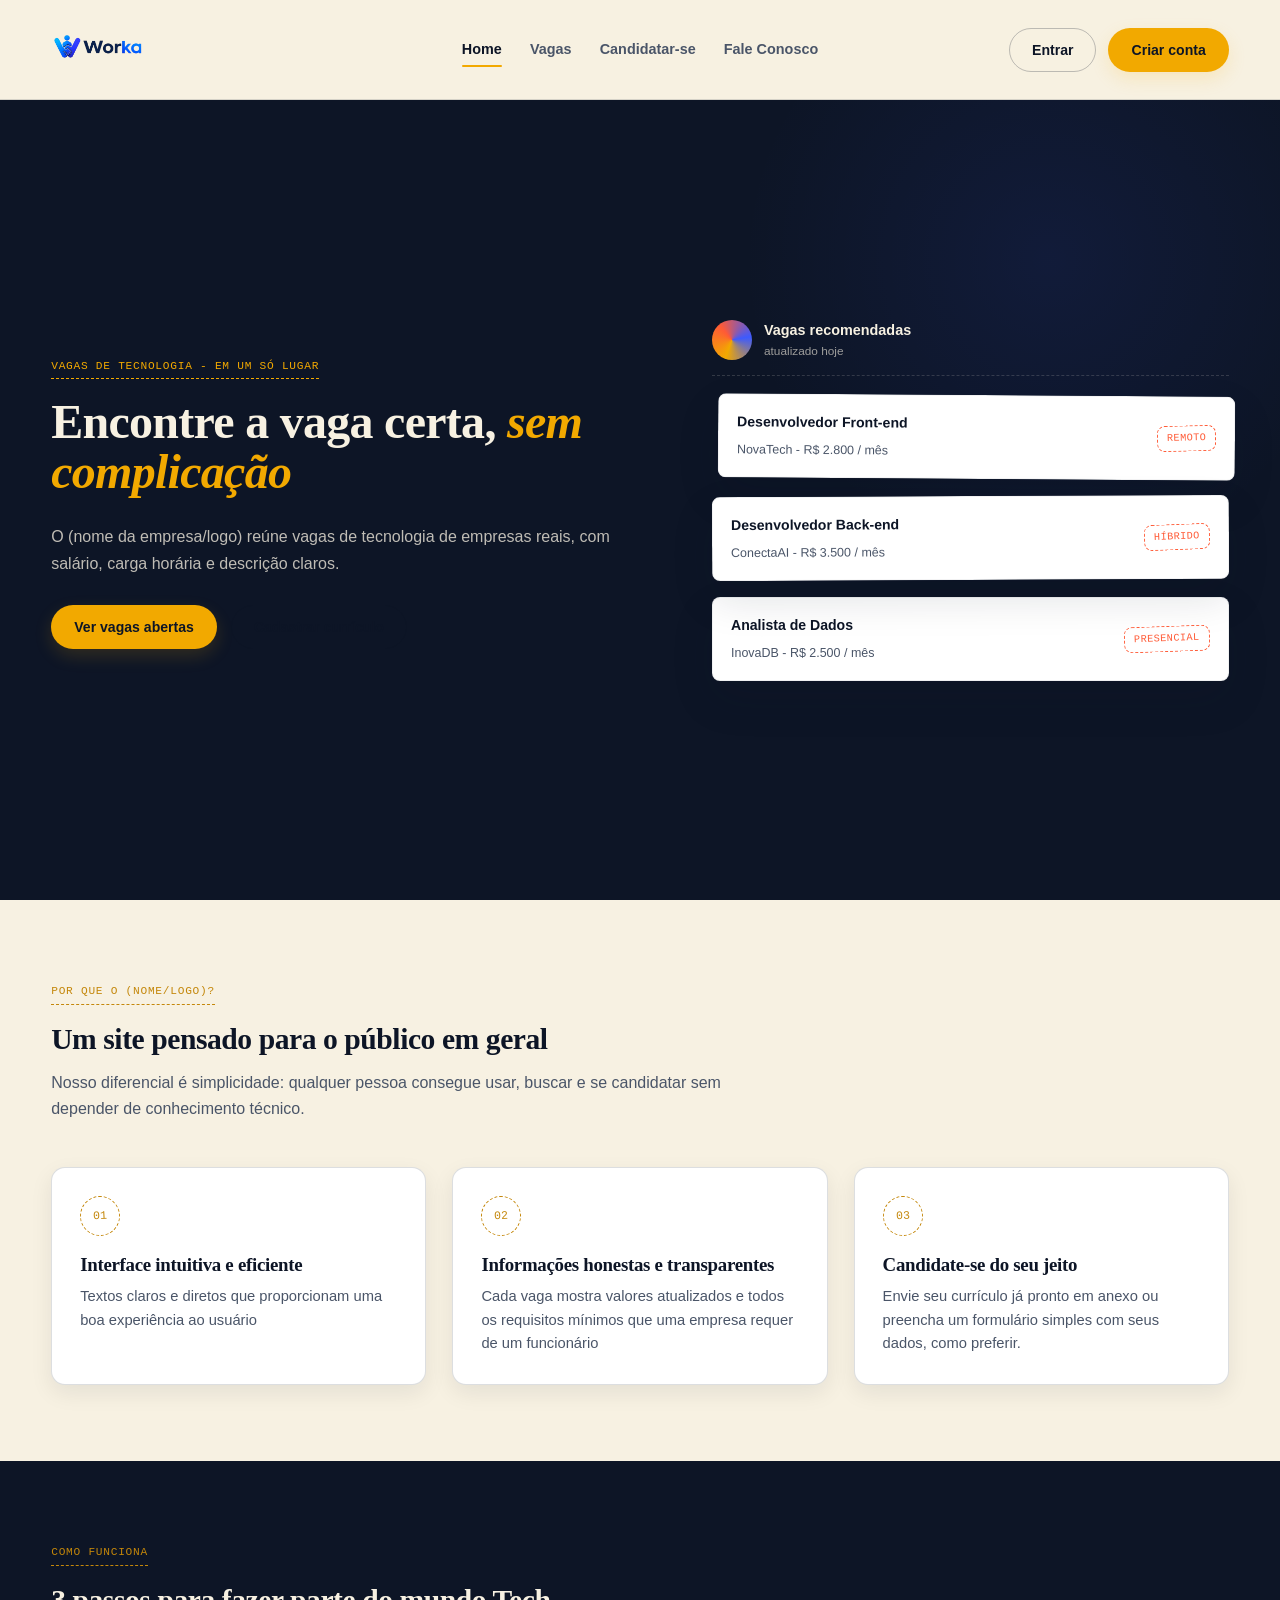
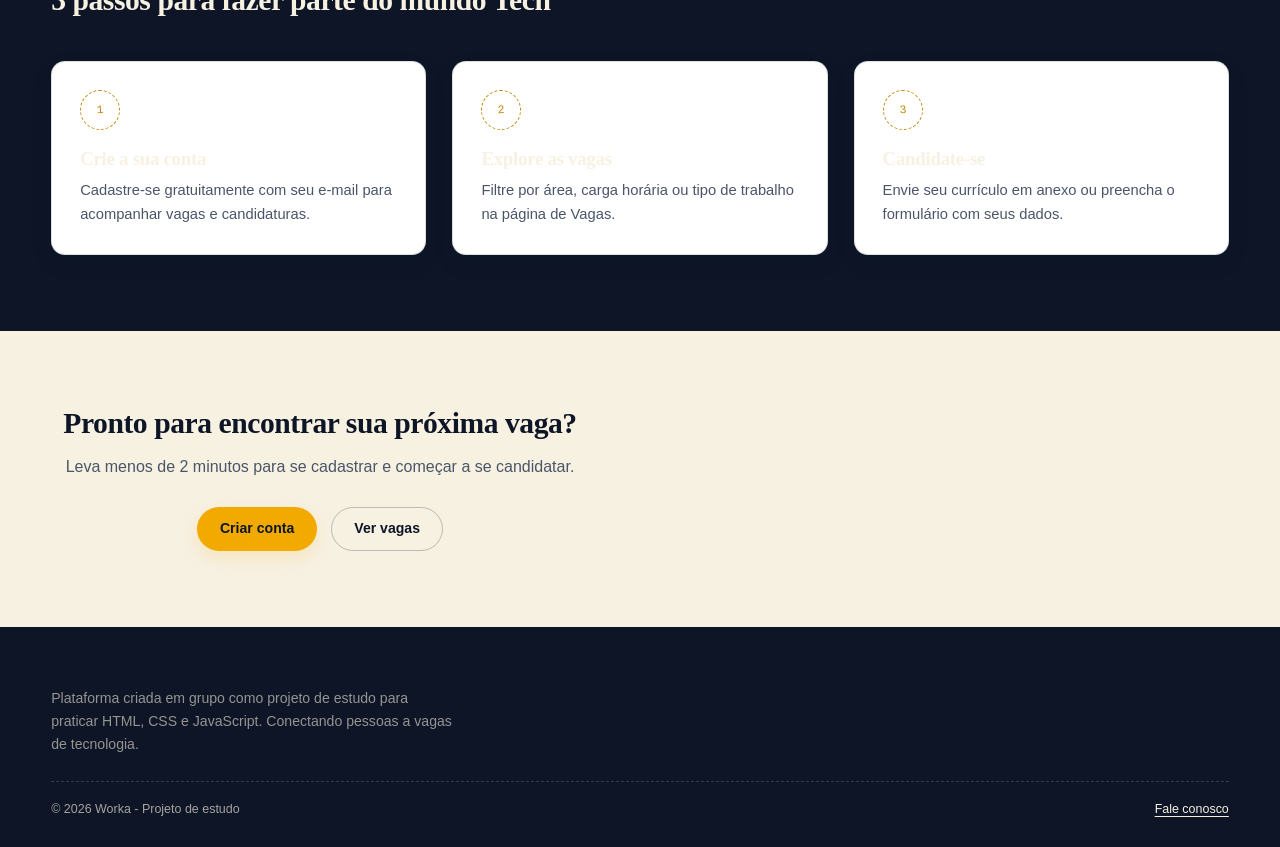
==== commit e18561c0: "Reestruturando páginas, simplificando logo e implementando método de selecionar vagas na página "can" ====
--- a/index.html
+++ b/index.html
@@ -6,13 +6,13 @@
 	<meta name="viewport" content="width=device-width, initial-scale=1.0">
 	<title>Plataforma de vagas na área de tecnologia</title>
 	<link rel="stylesheet" href="css/styles.css">
-	<script src="JS/main.js" defer></script>
+	<script src="js/main.js" defer></script>
 </head>
 
 <body>
 	<header class="cabecalho">
 		<div class="container">
-			<a href="index.html" class="logo"><img src="assets/logo.png" alt="Logo"></a>
+			<a href="index.html" class="logo"><img src="assets/img/worka-logo-header.png" alt="Logo"></a>
 			<nav class="nav-principal">
 				<a href="index.html" class="atual">Home</a>
 				<a href="vagas.html">Vagas</a>
@@ -20,7 +20,7 @@
 				<a href="contato.html">Fale Conosco</a>
 			</nav>
 			<div class="acoes-cabecalho">
-				<a href="JS/main.js" class="botao botao--fantasma" data-abrir-modal="login">Entrar</a>
+				<a href="#" class="botao botao--fantasma" data-abrir-modal="login">Entrar</a>
 				<a href="#" class="botao botao--primario" data-abrir-modal="cadastro">Criar conta</a>
 				<button class="botao-menu">☰</button>
 			</div>
@@ -251,4 +251,5 @@
 	</div>
 
 </body>
+
 </html>
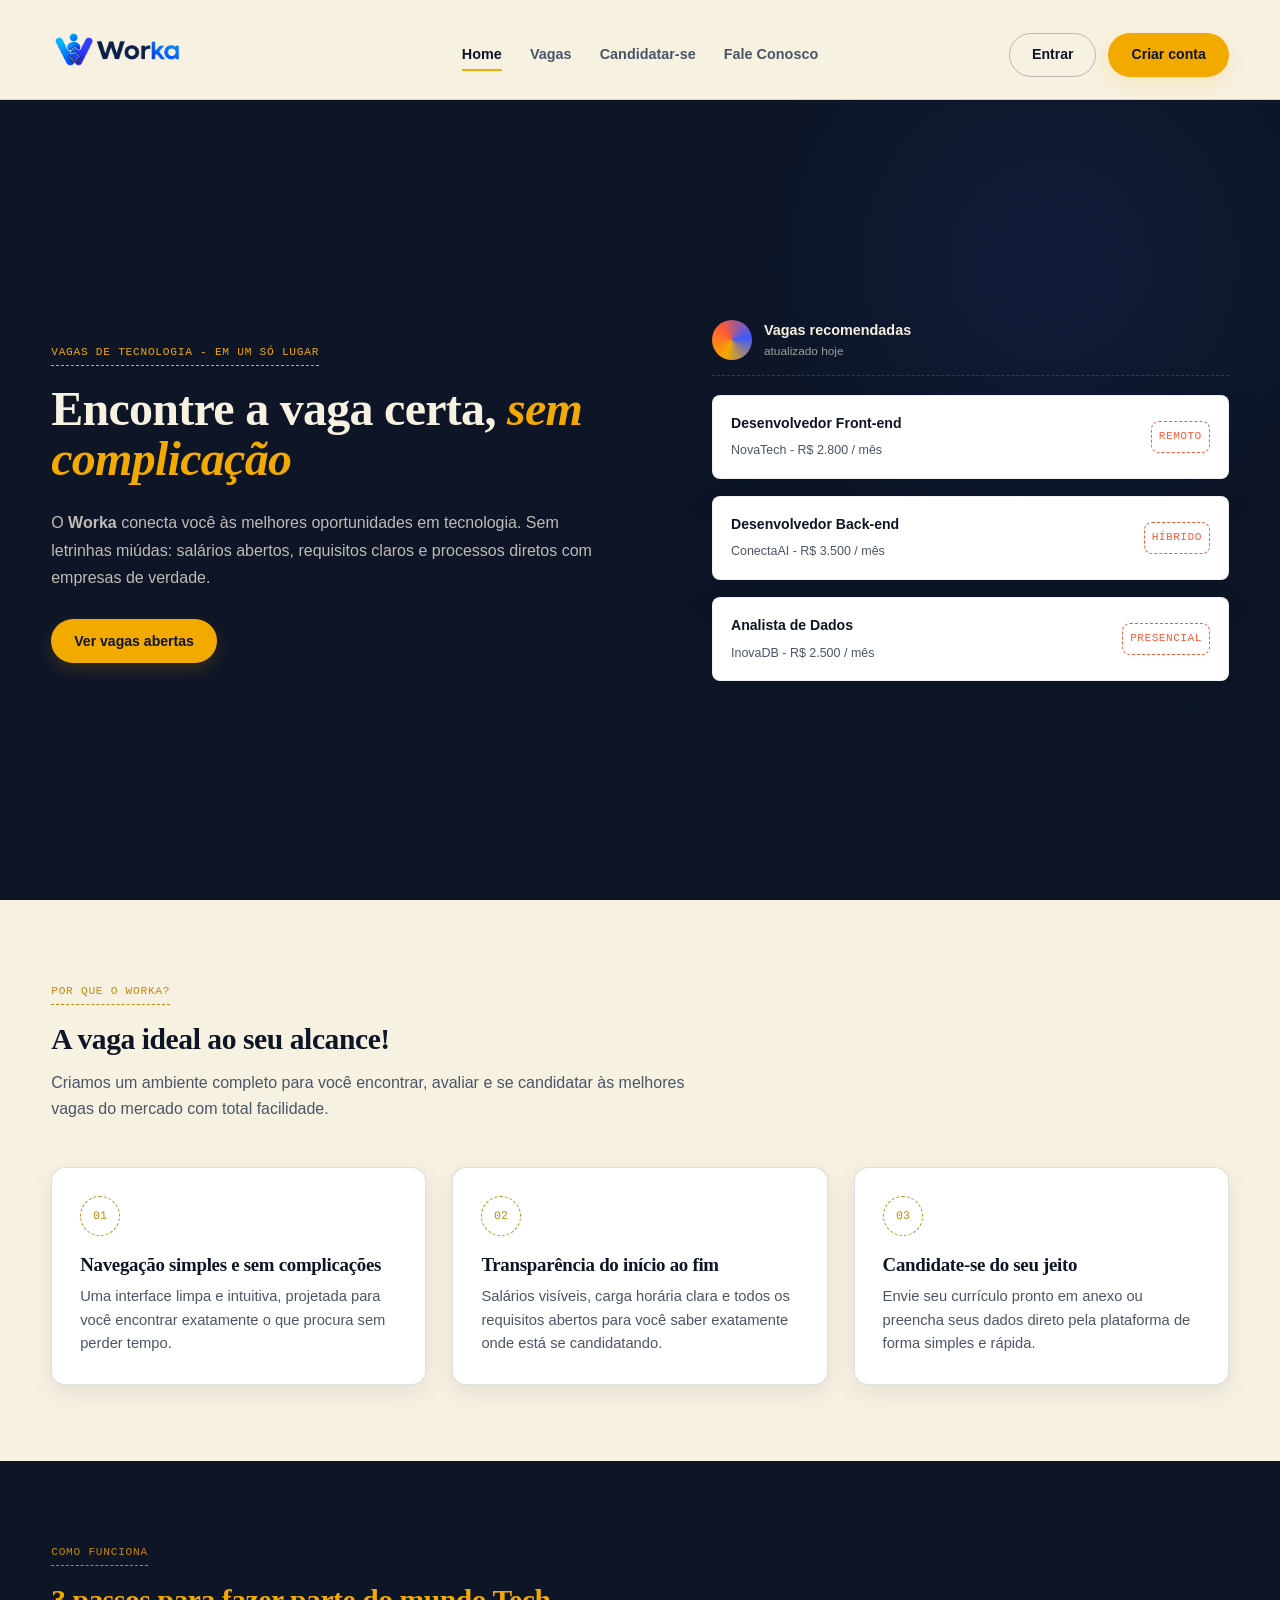
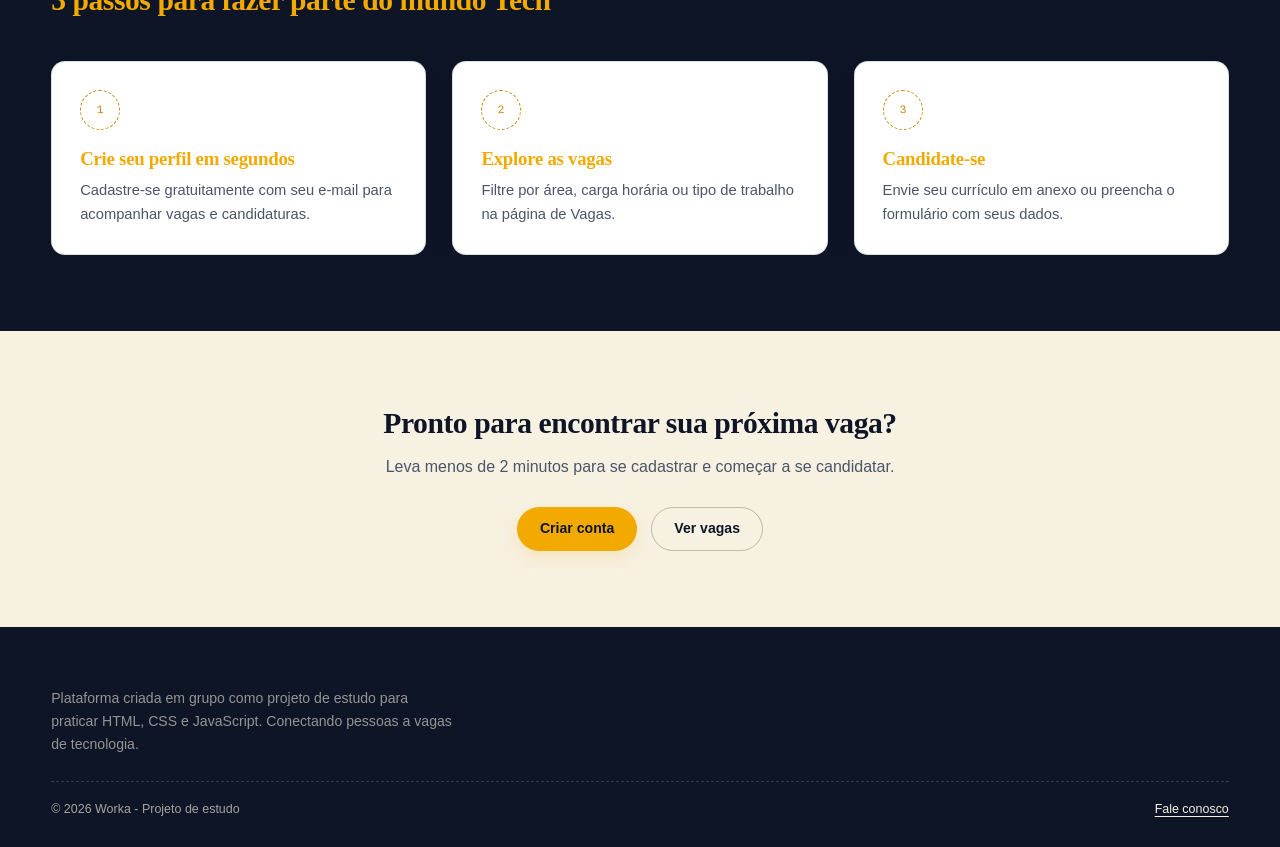
==== commit 87622834: "Melhorando os textos da Home, centralizando bloco "Pronto para encontrar sua próxima vaga" e impleme" ====
--- a/index.html
+++ b/index.html
@@ -33,8 +33,7 @@
 				<span class="hero__eyebrow"> Vagas de tecnologia - em um só lugar </span>
 				<h1>Encontre a vaga certa, <em>sem complicação</em></h1>
 				<div class="hero__acoes">
-					<p>O (nome da empresa/logo) reúne vagas de tecnologia de empresas reais, com salário, carga horária
-						e descrição claros.</p>
+					<p>O <strong>Worka</strong> conecta você às melhores oportunidades em tecnologia. Sem letrinhas miúdas: salários abertos, requisitos claros e processos diretos com empresas de verdade.</p>
 					<a href="vagas.html" class="botao botao--primario">Ver vagas abertas</a>
 					<a href="#" class="botao botao--fantasma" data-abrir-modal="cadastro">Cadastrar currículo</a>
 				</div>
@@ -77,31 +76,28 @@
 	<section class="secao">
 		<div class="container">
 			<div class="secao__cabecalho">
-				<span class="hero__eyebrow"> Por que o (nome/logo)? </span>
-				<h2>Um site pensado para o público em geral</h2>
-				<p>Nosso diferencial é simplicidade: qualquer pessoa consegue usar, buscar e se candidatar sem depender
-					de conhecimento técnico.</p>
+				<span class="hero__eyebrow">POR QUE O WORKA?</span>
+				<h2>A vaga ideal ao seu alcance!</h2>
+				<p>Criamos um ambiente completo para você encontrar, avaliar e se candidatar às melhores vagas do mercado com total facilidade.</p>
 			</div>
 
 			<div class="grade-3">
 				<div class="cartao">
 					<div class="cartao__icone">01</div>
-					<h3>Interface intuitiva e eficiente</h3>
-					<p>Textos claros e diretos que proporcionam uma boa experiência ao usuário</p>
+					<h3>Navegação simples e sem complicações</h3>
+					<p>Uma interface limpa e intuitiva, projetada para você encontrar exatamente o que procura sem perder tempo.</p>
 				</div>
 
 				<div class="cartao">
 					<div class="cartao__icone">02</div>
-					<h3>Informações honestas e transparentes</h3>
-					<p>Cada vaga mostra valores atualizados e todos os requisitos mínimos que uma empresa requer de um
-						funcionário</p>
+					<h3>Transparência do início ao fim</h3>
+					<p>Salários visíveis, carga horária clara e todos os requisitos abertos para você saber exatamente onde está se candidatando.</p>
 				</div>
 
 				<div class="cartao">
 					<div class="cartao__icone">03</div>
 					<h3>Candidate-se do seu jeito</h3>
-					<p>Envie seu currículo já pronto em anexo ou preencha um formulário simples com seus dados, como
-						preferir.</p>
+					<p>Envie seu currículo pronto em anexo ou preencha seus dados direto pela plataforma de forma simples e rápida.</p>
 				</div>
 			</div>
 		</div>
@@ -115,7 +111,7 @@
 			<div class="grade-3">
 				<div class="cartao">
 					<div class="cartao__icone">1</div>
-					<h3>Crie a sua conta</h3>
+					<h3>Crie seu perfil em segundos</h3>
 					<p>Cadastre-se gratuitamente com seu e-mail para acompanhar vagas e candidaturas.</p>
 				</div>
 
@@ -134,7 +130,7 @@
 		</div>
 	</section>
 	<section class="secao">
-		<div class="container" style="text-align: center; max-width: 640px;">
+		<div class="container" style="text-align: center; max-width: 640px; margin: 0 auto;">
 			<h2>Pronto para encontrar sua próxima vaga?</h2>
 			<p>Leva menos de 2 minutos para se cadastrar e começar a se candidatar.</p>
 			<div class="hero__acoes" style="justify-content:center;">
@@ -251,5 +247,4 @@
 	</div>
 
 </body>
-
 </html>
--- a/css/styles.css
+++ b/css/styles.css
@@ -262,6 +262,11 @@
   border-bottom: 1px solid var(--line-on-paper);
 
   backdrop-filter: blur(10px);
+  transition: transform 0.3s ease; 
+}
+
+.cabecalho--escondido{
+  transform: translateY(-100%);
 }
 
 .cabecalho .container{
@@ -294,7 +299,7 @@
   width: auto;
   height: auto;
   max-width: 140px;
-  max-height: 66px;
+  max-height: none;
   object-fit: contain;
 }
 
@@ -588,16 +593,10 @@
   box-shadow: var(--shadow);
 }
 
-.hero__vaga-mini:nth-of-type(1){
-  transform: rotate(-0.45deg);
-}
-
-.hero__vaga-mini:nth-of-type(2){
-  transform: rotate(0.4deg) translateX(6px);
-}
-
+.hero__vaga-mini:nth-of-type(1),
+.hero__vaga-mini:nth-of-type(2),
 .hero__vaga-mini:nth-of-type(3){
-  transform: rotate(-0.25deg);
+  transform: none;
 }
 
 .hero__vaga-mini-info b{
@@ -734,7 +733,7 @@
 .secao--alt h3,
 .secao--escura h2,
 .secao--escura h3{
-  color: var(--paper);
+  color: var(--mustard);
 }
 
 .secao--alt p,
@@ -889,7 +888,7 @@
   align-items: center;
 
   width: fit-content;
-  padding: 5px 9px;
+  padding: 7px 7px;
 
   border: 1.5px dashed var(--coral);
   border-radius: var(--radius-sm);
@@ -897,13 +896,11 @@
   color: var(--coral);
 
   font-family: var(--font-mono);
-  font-size: 0.64rem;
-  line-height: 1.35;
+  font-size: 0.70rem;
+  line-height: 1.4;
   letter-spacing: 0.04em;
   text-transform: uppercase;
   white-space: nowrap;
-
-  transform: rotate(-2deg);
 }
 
 /* ==========================================================
